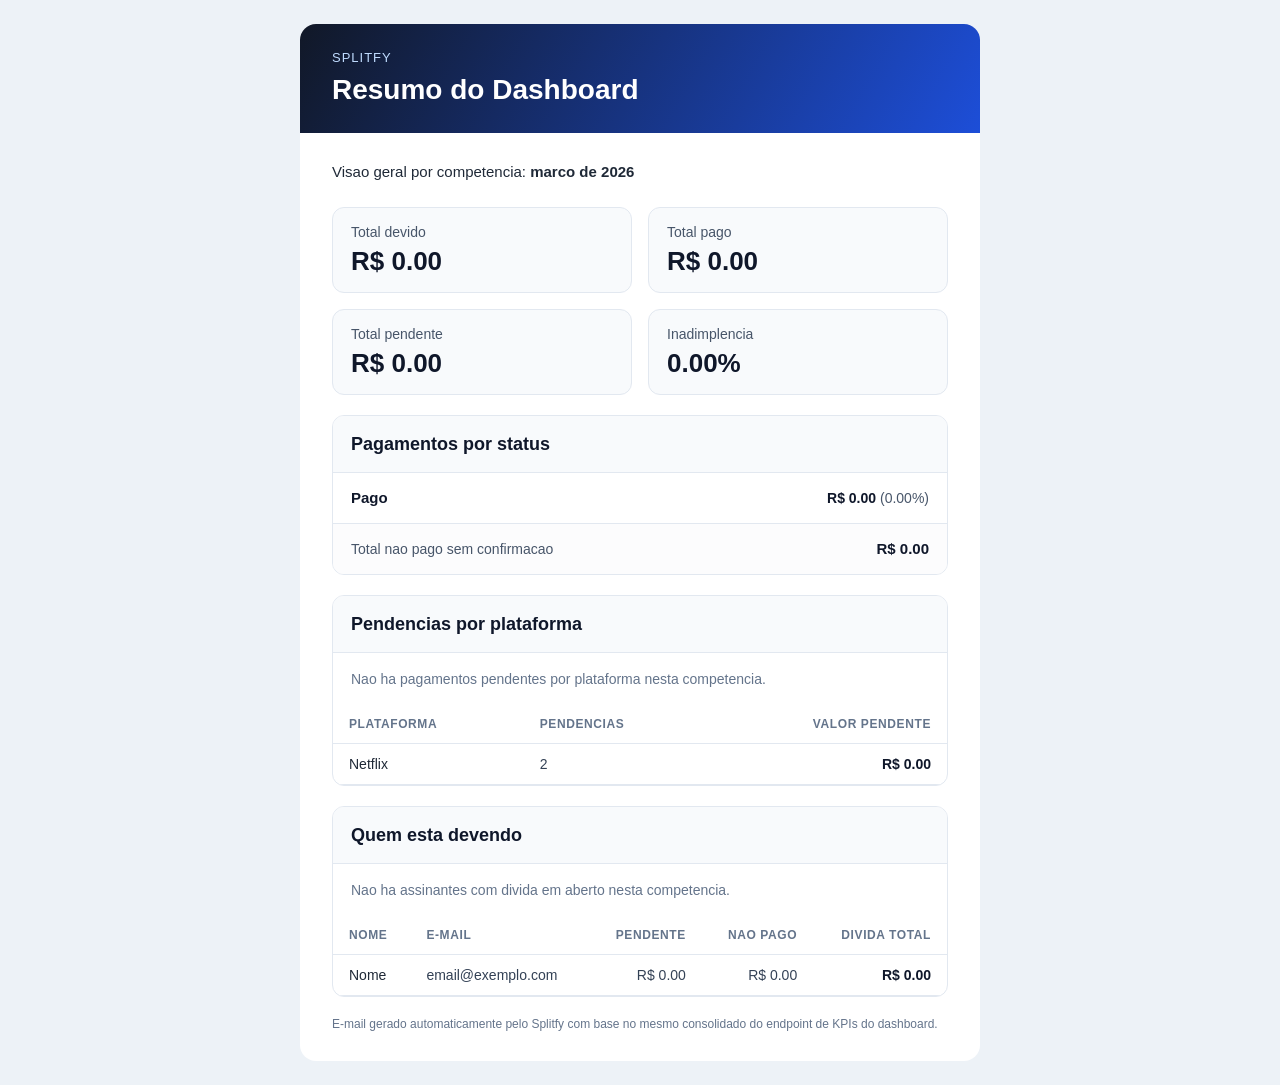
==== src/main/resources/templates/email/dashboard-kpis.html @ 7696bd92 "Add email template for dashboard KPIs - Create `dashboard-kpis.html` template with responsive design" ====
<!doctype html>
<html lang="pt-BR" xmlns:th="http://www.thymeleaf.org">
  <head>
    <meta http-equiv="Content-Type" content="text/html; charset=UTF-8" />
    <meta name="viewport" content="width=device-width, initial-scale=1.0" />
    <title>Dashboard Splitfy</title>
    <style>
      @media only screen and (max-width: 620px) {
        .shell { width: 100% !important; }
        .content { padding: 20px !important; }
        .metric-column { display: block !important; width: 100% !important; }
        .table-responsive th, .table-responsive td { font-size: 13px !important; }
      }
    </style>
  </head>
  <body style="margin:0;padding:0;background:#edf2f7;font-family:Arial,Helvetica,sans-serif;">
    <div style="display:none;max-height:0;overflow:hidden;opacity:0;color:transparent;" th:text="${preheader}">Resumo do dashboard Splitfy</div>

    <table role="presentation" width="100%" cellspacing="0" cellpadding="0" style="background:#edf2f7;padding:24px 12px;">
      <tr>
        <td align="center">
          <table role="presentation" width="680" cellspacing="0" cellpadding="0" class="shell" style="width:680px;max-width:680px;background:#ffffff;border-radius:16px;overflow:hidden;">
            <tr>
              <td style="padding:26px 32px;background:linear-gradient(120deg,#111827,#1d4ed8);">
                <p style="margin:0;font-size:13px;letter-spacing:1px;text-transform:uppercase;color:#bfdbfe;">Splitfy</p>
                <h1 style="margin:8px 0 0;color:#ffffff;font-size:28px;line-height:34px;">Resumo do Dashboard</h1>
              </td>
            </tr>

            <tr>
              <td class="content" style="padding:28px 32px;">
                <p style="margin:0 0 24px;font-size:15px;line-height:22px;color:#1f2937;">
                  Visao geral por competencia:
                  <strong th:text="${referenceMonthLabel}">marco de 2026</strong>
                </p>

                <table role="presentation" width="100%" cellspacing="0" cellpadding="0" style="margin:0 0 20px;">
                  <tr>
                    <td class="metric-column" valign="top" width="50%" style="width:50%;padding:0 8px 16px 0;">
                      <table role="presentation" width="100%" cellspacing="0" cellpadding="0" style="background:#f8fafc;border:1px solid #e2e8f0;border-radius:12px;">
                        <tr>
                          <td style="padding:16px 18px;">
                            <p style="margin:0;font-size:14px;color:#475569;">Total devido</p>
                            <p style="margin:6px 0 0;font-size:26px;line-height:30px;color:#0f172a;font-weight:700;" th:text="${totalDue}">R$ 0.00</p>
                          </td>
                        </tr>
                      </table>
                    </td>
                    <td class="metric-column" valign="top" width="50%" style="width:50%;padding:0 0 16px 8px;">
                      <table role="presentation" width="100%" cellspacing="0" cellpadding="0" style="background:#f8fafc;border:1px solid #e2e8f0;border-radius:12px;">
                        <tr>
                          <td style="padding:16px 18px;">
                            <p style="margin:0;font-size:14px;color:#475569;">Total pago</p>
                            <p style="margin:6px 0 0;font-size:26px;line-height:30px;color:#0f172a;font-weight:700;" th:text="${totalPaid}">R$ 0.00</p>
                          </td>
                        </tr>
                      </table>
                    </td>
                  </tr>
                  <tr>
                    <td class="metric-column" valign="top" width="50%" style="width:50%;padding:0 8px 0 0;">
                      <table role="presentation" width="100%" cellspacing="0" cellpadding="0" style="background:#f8fafc;border:1px solid #e2e8f0;border-radius:12px;">
                        <tr>
                          <td style="padding:16px 18px;">
                            <p style="margin:0;font-size:14px;color:#475569;">Total pendente</p>
                            <p style="margin:6px 0 0;font-size:26px;line-height:30px;color:#0f172a;font-weight:700;" th:text="${totalPending}">R$ 0.00</p>
                          </td>
                        </tr>
                      </table>
                    </td>
                    <td class="metric-column" valign="top" width="50%" style="width:50%;padding:0 0 0 8px;">
                      <table role="presentation" width="100%" cellspacing="0" cellpadding="0" style="background:#f8fafc;border:1px solid #e2e8f0;border-radius:12px;">
                        <tr>
                          <td style="padding:16px 18px;">
                            <p style="margin:0;font-size:14px;color:#475569;">Inadimplencia</p>
                            <p style="margin:6px 0 0;font-size:26px;line-height:30px;color:#0f172a;font-weight:700;" th:text="${delinquencyRate}">0.00%</p>
                          </td>
                        </tr>
                      </table>
                    </td>
                  </tr>
                </table>

                <table role="presentation" width="100%" cellspacing="0" cellpadding="0" style="margin:0 0 20px;background:#ffffff;border:1px solid #e2e8f0;border-radius:12px;overflow:hidden;">
                  <tr>
                    <td style="padding:16px 18px;background:#f8fafc;border-bottom:1px solid #e2e8f0;">
                      <p style="margin:0;font-size:18px;line-height:24px;color:#0f172a;font-weight:700;">Pagamentos por status</p>
                    </td>
                  </tr>
                  <tr th:each="item : ${statusItems}">
                    <td style="padding:14px 18px;border-bottom:1px solid #e2e8f0;">
                      <table role="presentation" width="100%" cellspacing="0" cellpadding="0">
                        <tr>
                          <td style="font-size:15px;line-height:22px;color:#0f172a;font-weight:700;">
                            <span th:style="'display:inline-block;width:10px;height:10px;border-radius:50%;margin-right:8px;background:' + ${item.accentColor}"></span>
                            <span th:text="${item.label}">Pago</span>
                          </td>
                          <td align="right" style="font-size:14px;line-height:20px;color:#475569;">
                            <strong th:text="${item.amount}" style="color:#0f172a;">R$ 0.00</strong>
                            <span th:text="' (' + ${item.percentage} + ')'"> (0.00%)</span>
                          </td>
                        </tr>
                      </table>
                    </td>
                  </tr>
                  <tr>
                    <td style="padding:14px 18px;background:#fcfcfd;">
                      <table role="presentation" width="100%" cellspacing="0" cellpadding="0">
                        <tr>
                          <td style="font-size:14px;line-height:20px;color:#475569;">Total nao pago sem confirmacao</td>
                          <td align="right" style="font-size:15px;line-height:22px;color:#0f172a;font-weight:700;" th:text="${totalUnpaid}">R$ 0.00</td>
                        </tr>
                      </table>
                    </td>
                  </tr>
                </table>

                <table role="presentation" width="100%" cellspacing="0" cellpadding="0" style="margin:0 0 20px;background:#ffffff;border:1px solid #e2e8f0;border-radius:12px;overflow:hidden;">
                  <tr>
                    <td style="padding:16px 18px;background:#f8fafc;border-bottom:1px solid #e2e8f0;">
                      <p style="margin:0;font-size:18px;line-height:24px;color:#0f172a;font-weight:700;">Pendencias por plataforma</p>
                    </td>
                  </tr>
                  <tr th:if="${pendingByPlatform.isEmpty()}">
                    <td style="padding:16px 18px;font-size:14px;line-height:20px;color:#64748b;">Nao ha pagamentos pendentes por plataforma nesta competencia.</td>
                  </tr>
                  <tr th:if="${!pendingByPlatform.isEmpty()}">
                    <td style="padding:0;">
                      <table class="table-responsive" role="presentation" width="100%" cellspacing="0" cellpadding="0">
                        <tr>
                          <th align="left" style="padding:12px 16px;border-bottom:1px solid #e2e8f0;font-size:12px;text-transform:uppercase;letter-spacing:.6px;color:#64748b;">Plataforma</th>
                          <th align="left" style="padding:12px 16px;border-bottom:1px solid #e2e8f0;font-size:12px;text-transform:uppercase;letter-spacing:.6px;color:#64748b;">Pendencias</th>
                          <th align="right" style="padding:12px 16px;border-bottom:1px solid #e2e8f0;font-size:12px;text-transform:uppercase;letter-spacing:.6px;color:#64748b;">Valor pendente</th>
                        </tr>
                        <tr th:each="item : ${pendingByPlatform}">
                          <td style="padding:12px 16px;border-bottom:1px solid #e2e8f0;font-size:14px;color:#1f2937;" th:text="${item.platformName}">Netflix</td>
                          <td style="padding:12px 16px;border-bottom:1px solid #e2e8f0;font-size:14px;color:#334155;" th:text="${item.pendingCount}">2</td>
                          <td align="right" style="padding:12px 16px;border-bottom:1px solid #e2e8f0;font-size:14px;color:#0f172a;font-weight:700;" th:text="${item.pendingAmount}">R$ 0.00</td>
                        </tr>
                      </table>
                    </td>
                  </tr>
                </table>

                <table role="presentation" width="100%" cellspacing="0" cellpadding="0" style="margin:0 0 18px;background:#ffffff;border:1px solid #e2e8f0;border-radius:12px;overflow:hidden;">
                  <tr>
                    <td style="padding:16px 18px;background:#f8fafc;border-bottom:1px solid #e2e8f0;">
                      <p style="margin:0;font-size:18px;line-height:24px;color:#0f172a;font-weight:700;">Quem esta devendo</p>
                    </td>
                  </tr>
                  <tr th:if="${debtors.isEmpty()}">
                    <td style="padding:16px 18px;font-size:14px;line-height:20px;color:#64748b;">Nao ha assinantes com divida em aberto nesta competencia.</td>
                  </tr>
                  <tr th:if="${!debtors.isEmpty()}">
                    <td style="padding:0;">
                      <table class="table-responsive" role="presentation" width="100%" cellspacing="0" cellpadding="0">
                        <tr>
                          <th align="left" style="padding:12px 16px;border-bottom:1px solid #e2e8f0;font-size:12px;text-transform:uppercase;letter-spacing:.6px;color:#64748b;">Nome</th>
                          <th align="left" style="padding:12px 16px;border-bottom:1px solid #e2e8f0;font-size:12px;text-transform:uppercase;letter-spacing:.6px;color:#64748b;">E-mail</th>
                          <th align="right" style="padding:12px 16px;border-bottom:1px solid #e2e8f0;font-size:12px;text-transform:uppercase;letter-spacing:.6px;color:#64748b;">Pendente</th>
                          <th align="right" style="padding:12px 16px;border-bottom:1px solid #e2e8f0;font-size:12px;text-transform:uppercase;letter-spacing:.6px;color:#64748b;">Nao pago</th>
                          <th align="right" style="padding:12px 16px;border-bottom:1px solid #e2e8f0;font-size:12px;text-transform:uppercase;letter-spacing:.6px;color:#64748b;">Divida total</th>
                        </tr>
                        <tr th:each="debtor : ${debtors}">
                          <td style="padding:12px 16px;border-bottom:1px solid #e2e8f0;font-size:14px;color:#1f2937;" th:text="${debtor.subscriberName}">Nome</td>
                          <td style="padding:12px 16px;border-bottom:1px solid #e2e8f0;font-size:14px;color:#334155;" th:text="${debtor.subscriberEmail}">email@exemplo.com</td>
                          <td align="right" style="padding:12px 16px;border-bottom:1px solid #e2e8f0;font-size:14px;color:#334155;" th:text="${debtor.pendingAmount}">R$ 0.00</td>
                          <td align="right" style="padding:12px 16px;border-bottom:1px solid #e2e8f0;font-size:14px;color:#334155;" th:text="${debtor.unpaidAmount}">R$ 0.00</td>
                          <td align="right" style="padding:12px 16px;border-bottom:1px solid #e2e8f0;font-size:14px;color:#0f172a;font-weight:700;" th:text="${debtor.totalDebt}">R$ 0.00</td>
                        </tr>
                      </table>
                    </td>
                  </tr>
                </table>

                <p style="margin:0;font-size:12px;line-height:18px;color:#64748b;">
                  E-mail gerado automaticamente pelo Splitfy com base no mesmo consolidado do endpoint de KPIs do dashboard.
                </p>
              </td>
            </tr>
          </table>
        </td>
      </tr>
    </table>
  </body>
</html>
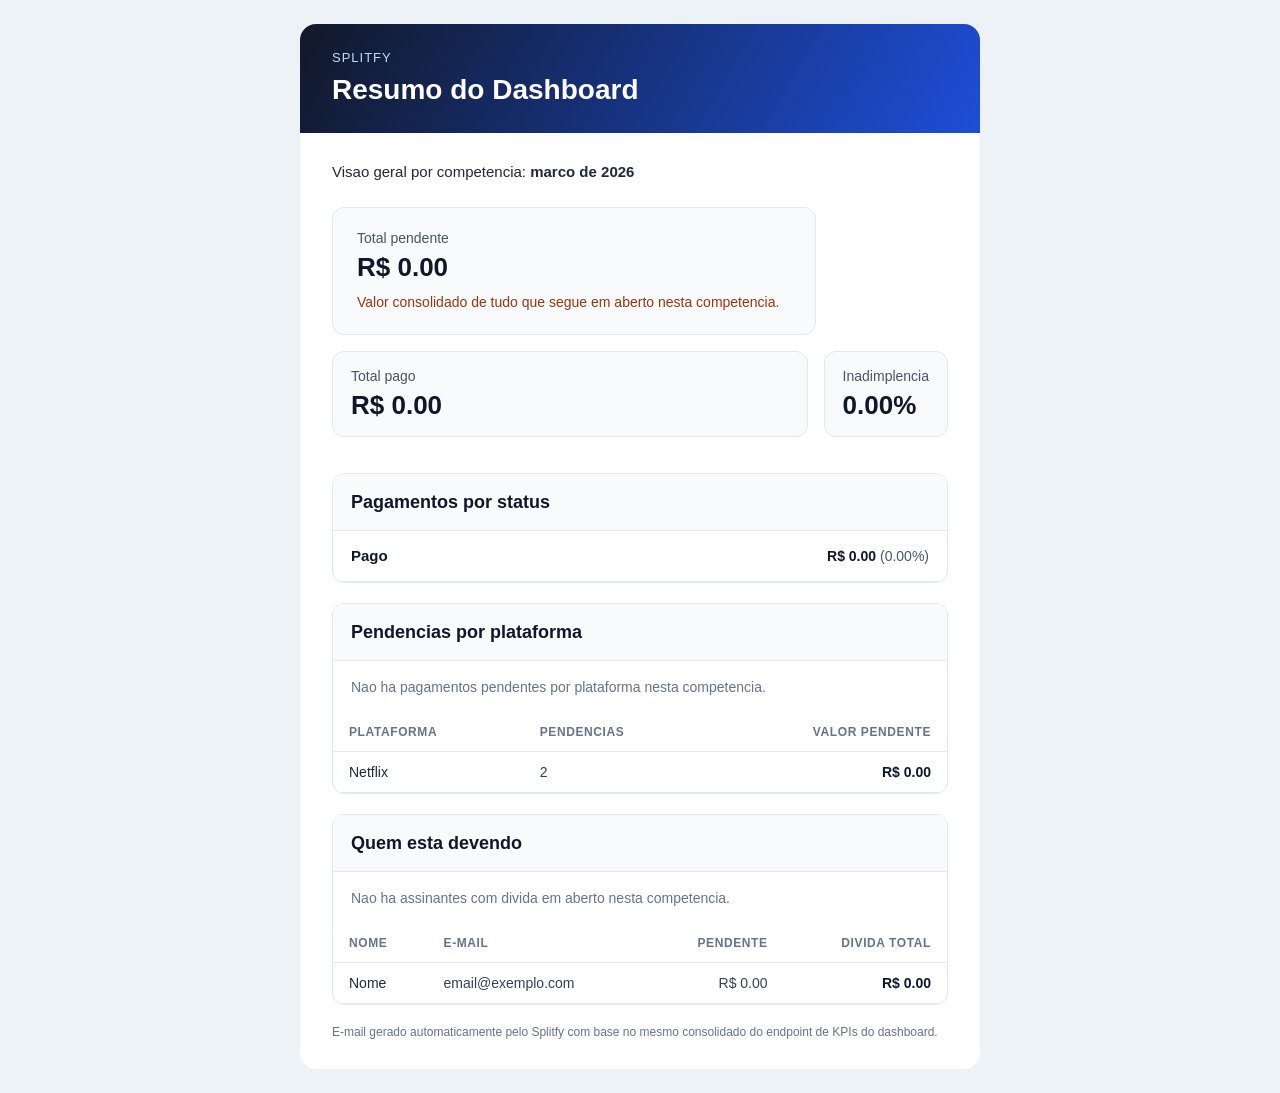
==== commit dc70855d: "Consolidate `totalUnpaid` into `totalPending` across dashboard services and email templates - Remove" ====
--- a/src/main/resources/templates/email/dashboard-kpis.html
+++ b/src/main/resources/templates/email/dashboard-kpis.html
@@ -36,34 +36,48 @@
 
                 <table role="presentation" width="100%" cellspacing="0" cellpadding="0" style="margin:0 0 20px;">
                   <tr>
-                    <td class="metric-column" valign="top" width="50%" style="width:50%;padding:0 8px 16px 0;">
-                      <table role="presentation" width="100%" cellspacing="0" cellpadding="0" style="background:#f8fafc;border:1px solid #e2e8f0;border-radius:12px;">
+                    <td class="metric-column" valign="top" width="100%" style="width:100%;padding:0 0 16px 0;">
+                      <table
+                        role="presentation"
+                        width="100%"
+                        cellspacing="0"
+                        cellpadding="0"
+                        th:style="${totalPendingHighlight} ? 'background:linear-gradient(135deg,#fff7ed,#ffedd5);border:1px solid #fdba74;border-radius:16px;box-shadow:0 10px 24px rgba(249,115,22,0.10);' : 'background:#f8fafc;border:1px solid #e2e8f0;border-radius:12px;'"
+                        style="background:#f8fafc;border:1px solid #e2e8f0;border-radius:12px;"
+                      >
                         <tr>
-                          <td style="padding:16px 18px;">
-                            <p style="margin:0;font-size:14px;color:#475569;">Total devido</p>
-                            <p style="margin:6px 0 0;font-size:26px;line-height:30px;color:#0f172a;font-weight:700;" th:text="${totalDue}">R$ 0.00</p>
-                          </td>
-                        </tr>
-                      </table>
-                    </td>
-                    <td class="metric-column" valign="top" width="50%" style="width:50%;padding:0 0 16px 8px;">
-                      <table role="presentation" width="100%" cellspacing="0" cellpadding="0" style="background:#f8fafc;border:1px solid #e2e8f0;border-radius:12px;">
-                        <tr>
-                          <td style="padding:16px 18px;">
-                            <p style="margin:0;font-size:14px;color:#475569;">Total pago</p>
-                            <p style="margin:6px 0 0;font-size:26px;line-height:30px;color:#0f172a;font-weight:700;" th:text="${totalPaid}">R$ 0.00</p>
+                          <td style="padding:22px 24px;">
+                            <p
+                              th:style="${totalPendingHighlight} ? 'margin:0;font-size:13px;letter-spacing:.8px;text-transform:uppercase;color:#c2410c;font-weight:700;' : 'margin:0;font-size:14px;color:#475569;'"
+                              style="margin:0;font-size:14px;color:#475569;"
+                            >
+                              Total pendente
+                            </p>
+                            <p
+                              th:style="${totalPendingHighlight} ? 'margin:10px 0 0;font-size:38px;line-height:42px;color:#7c2d12;font-weight:700;' : 'margin:6px 0 0;font-size:26px;line-height:30px;color:#0f172a;font-weight:700;'"
+                              style="margin:6px 0 0;font-size:26px;line-height:30px;color:#0f172a;font-weight:700;"
+                              th:text="${totalPending}"
+                            >
+                              R$ 0.00
+                            </p>
+                            <p
+                              th:if="${totalPendingHighlight}"
+                              style="margin:10px 0 0;font-size:14px;line-height:20px;color:#9a3412;"
+                            >
+                              Valor consolidado de tudo que segue em aberto nesta competencia.
+                            </p>
                           </td>
                         </tr>
                       </table>
                     </td>
                   </tr>
                   <tr>
-                    <td class="metric-column" valign="top" width="50%" style="width:50%;padding:0 8px 0 0;">
+                    <td class="metric-column" valign="top" width="50%" style="width:50%;padding:0 8px 16px 0;">
                       <table role="presentation" width="100%" cellspacing="0" cellpadding="0" style="background:#f8fafc;border:1px solid #e2e8f0;border-radius:12px;">
                         <tr>
                           <td style="padding:16px 18px;">
-                            <p style="margin:0;font-size:14px;color:#475569;">Total pendente</p>
-                            <p style="margin:6px 0 0;font-size:26px;line-height:30px;color:#0f172a;font-weight:700;" th:text="${totalPending}">R$ 0.00</p>
+                            <p style="margin:0;font-size:14px;color:#475569;">Total pago</p>
+                            <p style="margin:6px 0 0;font-size:26px;line-height:30px;color:#0f172a;font-weight:700;" th:text="${totalPaid}">R$ 0.00</p>
                           </td>
                         </tr>
                       </table>
@@ -99,16 +113,6 @@
                             <strong th:text="${item.amount}" style="color:#0f172a;">R$ 0.00</strong>
                             <span th:text="' (' + ${item.percentage} + ')'"> (0.00%)</span>
                           </td>
-                        </tr>
-                      </table>
-                    </td>
-                  </tr>
-                  <tr>
-                    <td style="padding:14px 18px;background:#fcfcfd;">
-                      <table role="presentation" width="100%" cellspacing="0" cellpadding="0">
-                        <tr>
-                          <td style="font-size:14px;line-height:20px;color:#475569;">Total nao pago sem confirmacao</td>
-                          <td align="right" style="font-size:15px;line-height:22px;color:#0f172a;font-weight:700;" th:text="${totalUnpaid}">R$ 0.00</td>
                         </tr>
                       </table>
                     </td>
@@ -158,14 +162,12 @@
                           <th align="left" style="padding:12px 16px;border-bottom:1px solid #e2e8f0;font-size:12px;text-transform:uppercase;letter-spacing:.6px;color:#64748b;">Nome</th>
                           <th align="left" style="padding:12px 16px;border-bottom:1px solid #e2e8f0;font-size:12px;text-transform:uppercase;letter-spacing:.6px;color:#64748b;">E-mail</th>
                           <th align="right" style="padding:12px 16px;border-bottom:1px solid #e2e8f0;font-size:12px;text-transform:uppercase;letter-spacing:.6px;color:#64748b;">Pendente</th>
-                          <th align="right" style="padding:12px 16px;border-bottom:1px solid #e2e8f0;font-size:12px;text-transform:uppercase;letter-spacing:.6px;color:#64748b;">Nao pago</th>
                           <th align="right" style="padding:12px 16px;border-bottom:1px solid #e2e8f0;font-size:12px;text-transform:uppercase;letter-spacing:.6px;color:#64748b;">Divida total</th>
                         </tr>
                         <tr th:each="debtor : ${debtors}">
                           <td style="padding:12px 16px;border-bottom:1px solid #e2e8f0;font-size:14px;color:#1f2937;" th:text="${debtor.subscriberName}">Nome</td>
                           <td style="padding:12px 16px;border-bottom:1px solid #e2e8f0;font-size:14px;color:#334155;" th:text="${debtor.subscriberEmail}">email@exemplo.com</td>
                           <td align="right" style="padding:12px 16px;border-bottom:1px solid #e2e8f0;font-size:14px;color:#334155;" th:text="${debtor.pendingAmount}">R$ 0.00</td>
-                          <td align="right" style="padding:12px 16px;border-bottom:1px solid #e2e8f0;font-size:14px;color:#334155;" th:text="${debtor.unpaidAmount}">R$ 0.00</td>
                           <td align="right" style="padding:12px 16px;border-bottom:1px solid #e2e8f0;font-size:14px;color:#0f172a;font-weight:700;" th:text="${debtor.totalDebt}">R$ 0.00</td>
                         </tr>
                       </table>
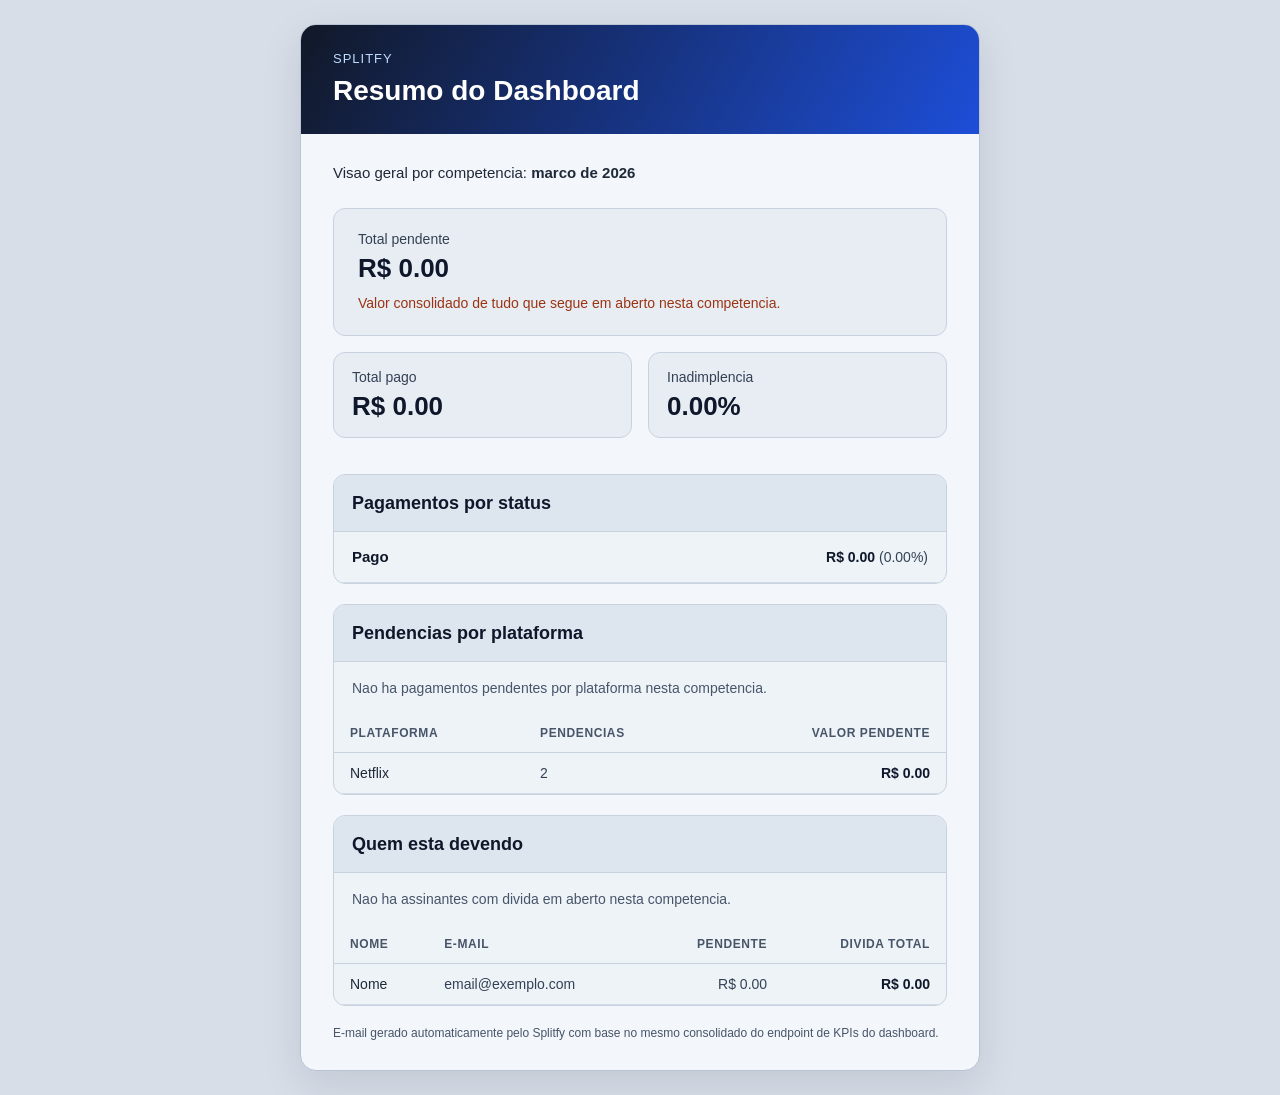
==== commit 23bc6093: "Update dashboard email template for improved design and accessibility - Refine background colors for" ====
--- a/src/main/resources/templates/email/dashboard-kpis.html
+++ b/src/main/resources/templates/email/dashboard-kpis.html
@@ -13,13 +13,13 @@
       }
     </style>
   </head>
-  <body style="margin:0;padding:0;background:#edf2f7;font-family:Arial,Helvetica,sans-serif;">
+  <body style="margin:0;padding:0;background:#d7dee8;font-family:Arial,Helvetica,sans-serif;">
     <div style="display:none;max-height:0;overflow:hidden;opacity:0;color:transparent;" th:text="${preheader}">Resumo do dashboard Splitfy</div>
 
-    <table role="presentation" width="100%" cellspacing="0" cellpadding="0" style="background:#edf2f7;padding:24px 12px;">
+    <table role="presentation" width="100%" cellspacing="0" cellpadding="0" style="background:#d7dee8;padding:24px 12px;">
       <tr>
         <td align="center">
-          <table role="presentation" width="680" cellspacing="0" cellpadding="0" class="shell" style="width:680px;max-width:680px;background:#ffffff;border-radius:16px;overflow:hidden;">
+          <table role="presentation" width="680" cellspacing="0" cellpadding="0" class="shell" style="width:680px;max-width:680px;background:#f3f6fa;border:1px solid #b8c4d3;border-radius:16px;overflow:hidden;box-shadow:0 14px 40px rgba(15,23,42,0.10);">
             <tr>
               <td style="padding:26px 32px;background:linear-gradient(120deg,#111827,#1d4ed8);">
                 <p style="margin:0;font-size:13px;letter-spacing:1px;text-transform:uppercase;color:#bfdbfe;">Splitfy</p>
@@ -36,20 +36,20 @@
 
                 <table role="presentation" width="100%" cellspacing="0" cellpadding="0" style="margin:0 0 20px;">
                   <tr>
-                    <td class="metric-column" valign="top" width="100%" style="width:100%;padding:0 0 16px 0;">
+                    <td colspan="2" class="metric-column" valign="top" style="padding:0 0 16px 0;">
                       <table
                         role="presentation"
                         width="100%"
                         cellspacing="0"
                         cellpadding="0"
-                        th:style="${totalPendingHighlight} ? 'background:linear-gradient(135deg,#fff7ed,#ffedd5);border:1px solid #fdba74;border-radius:16px;box-shadow:0 10px 24px rgba(249,115,22,0.10);' : 'background:#f8fafc;border:1px solid #e2e8f0;border-radius:12px;'"
-                        style="background:#f8fafc;border:1px solid #e2e8f0;border-radius:12px;"
+                        th:style="${totalPendingHighlight} ? 'background:linear-gradient(135deg,#fff7ed,#ffedd5);border:1px solid #fdba74;border-radius:16px;box-shadow:0 10px 24px rgba(249,115,22,0.10);' : 'background:#e8edf4;border:1px solid #c7d2de;border-radius:12px;'"
+                        style="width:100%;background:#e8edf4;border:1px solid #c7d2de;border-radius:12px;"
                       >
                         <tr>
                           <td style="padding:22px 24px;">
                             <p
-                              th:style="${totalPendingHighlight} ? 'margin:0;font-size:13px;letter-spacing:.8px;text-transform:uppercase;color:#c2410c;font-weight:700;' : 'margin:0;font-size:14px;color:#475569;'"
-                              style="margin:0;font-size:14px;color:#475569;"
+                              th:style="${totalPendingHighlight} ? 'margin:0;font-size:13px;letter-spacing:.8px;text-transform:uppercase;color:#c2410c;font-weight:700;' : 'margin:0;font-size:14px;color:#334155;'"
+                              style="margin:0;font-size:14px;color:#334155;"
                             >
                               Total pendente
                             </p>
@@ -73,20 +73,20 @@
                   </tr>
                   <tr>
                     <td class="metric-column" valign="top" width="50%" style="width:50%;padding:0 8px 16px 0;">
-                      <table role="presentation" width="100%" cellspacing="0" cellpadding="0" style="background:#f8fafc;border:1px solid #e2e8f0;border-radius:12px;">
+                      <table role="presentation" width="100%" cellspacing="0" cellpadding="0" style="background:#e8edf4;border:1px solid #c7d2de;border-radius:12px;">
                         <tr>
                           <td style="padding:16px 18px;">
-                            <p style="margin:0;font-size:14px;color:#475569;">Total pago</p>
+                            <p style="margin:0;font-size:14px;color:#334155;">Total pago</p>
                             <p style="margin:6px 0 0;font-size:26px;line-height:30px;color:#0f172a;font-weight:700;" th:text="${totalPaid}">R$ 0.00</p>
                           </td>
                         </tr>
                       </table>
                     </td>
                     <td class="metric-column" valign="top" width="50%" style="width:50%;padding:0 0 0 8px;">
-                      <table role="presentation" width="100%" cellspacing="0" cellpadding="0" style="background:#f8fafc;border:1px solid #e2e8f0;border-radius:12px;">
+                      <table role="presentation" width="100%" cellspacing="0" cellpadding="0" style="background:#e8edf4;border:1px solid #c7d2de;border-radius:12px;">
                         <tr>
                           <td style="padding:16px 18px;">
-                            <p style="margin:0;font-size:14px;color:#475569;">Inadimplencia</p>
+                            <p style="margin:0;font-size:14px;color:#334155;">Inadimplencia</p>
                             <p style="margin:6px 0 0;font-size:26px;line-height:30px;color:#0f172a;font-weight:700;" th:text="${delinquencyRate}">0.00%</p>
                           </td>
                         </tr>
@@ -95,21 +95,21 @@
                   </tr>
                 </table>
 
-                <table role="presentation" width="100%" cellspacing="0" cellpadding="0" style="margin:0 0 20px;background:#ffffff;border:1px solid #e2e8f0;border-radius:12px;overflow:hidden;">
+                <table role="presentation" width="100%" cellspacing="0" cellpadding="0" style="margin:0 0 20px;background:#eef3f8;border:1px solid #c7d2de;border-radius:12px;overflow:hidden;">
                   <tr>
-                    <td style="padding:16px 18px;background:#f8fafc;border-bottom:1px solid #e2e8f0;">
+                    <td style="padding:16px 18px;background:#dde5ef;border-bottom:1px solid #c7d2de;">
                       <p style="margin:0;font-size:18px;line-height:24px;color:#0f172a;font-weight:700;">Pagamentos por status</p>
                     </td>
                   </tr>
                   <tr th:each="item : ${statusItems}">
-                    <td style="padding:14px 18px;border-bottom:1px solid #e2e8f0;">
+                    <td style="padding:14px 18px;border-bottom:1px solid #d2dbe6;">
                       <table role="presentation" width="100%" cellspacing="0" cellpadding="0">
                         <tr>
                           <td style="font-size:15px;line-height:22px;color:#0f172a;font-weight:700;">
                             <span th:style="'display:inline-block;width:10px;height:10px;border-radius:50%;margin-right:8px;background:' + ${item.accentColor}"></span>
                             <span th:text="${item.label}">Pago</span>
                           </td>
-                          <td align="right" style="font-size:14px;line-height:20px;color:#475569;">
+                          <td align="right" style="font-size:14px;line-height:20px;color:#334155;">
                             <strong th:text="${item.amount}" style="color:#0f172a;">R$ 0.00</strong>
                             <span th:text="' (' + ${item.percentage} + ')'"> (0.00%)</span>
                           </td>
@@ -119,63 +119,63 @@
                   </tr>
                 </table>
 
-                <table role="presentation" width="100%" cellspacing="0" cellpadding="0" style="margin:0 0 20px;background:#ffffff;border:1px solid #e2e8f0;border-radius:12px;overflow:hidden;">
+                <table role="presentation" width="100%" cellspacing="0" cellpadding="0" style="margin:0 0 20px;background:#eef3f8;border:1px solid #c7d2de;border-radius:12px;overflow:hidden;">
                   <tr>
-                    <td style="padding:16px 18px;background:#f8fafc;border-bottom:1px solid #e2e8f0;">
+                    <td style="padding:16px 18px;background:#dde5ef;border-bottom:1px solid #c7d2de;">
                       <p style="margin:0;font-size:18px;line-height:24px;color:#0f172a;font-weight:700;">Pendencias por plataforma</p>
                     </td>
                   </tr>
                   <tr th:if="${pendingByPlatform.isEmpty()}">
-                    <td style="padding:16px 18px;font-size:14px;line-height:20px;color:#64748b;">Nao ha pagamentos pendentes por plataforma nesta competencia.</td>
+                    <td style="padding:16px 18px;font-size:14px;line-height:20px;color:#475569;">Nao ha pagamentos pendentes por plataforma nesta competencia.</td>
                   </tr>
                   <tr th:if="${!pendingByPlatform.isEmpty()}">
                     <td style="padding:0;">
                       <table class="table-responsive" role="presentation" width="100%" cellspacing="0" cellpadding="0">
                         <tr>
-                          <th align="left" style="padding:12px 16px;border-bottom:1px solid #e2e8f0;font-size:12px;text-transform:uppercase;letter-spacing:.6px;color:#64748b;">Plataforma</th>
-                          <th align="left" style="padding:12px 16px;border-bottom:1px solid #e2e8f0;font-size:12px;text-transform:uppercase;letter-spacing:.6px;color:#64748b;">Pendencias</th>
-                          <th align="right" style="padding:12px 16px;border-bottom:1px solid #e2e8f0;font-size:12px;text-transform:uppercase;letter-spacing:.6px;color:#64748b;">Valor pendente</th>
+                          <th align="left" style="padding:12px 16px;border-bottom:1px solid #c7d2de;font-size:12px;text-transform:uppercase;letter-spacing:.6px;color:#475569;">Plataforma</th>
+                          <th align="left" style="padding:12px 16px;border-bottom:1px solid #c7d2de;font-size:12px;text-transform:uppercase;letter-spacing:.6px;color:#475569;">Pendencias</th>
+                          <th align="right" style="padding:12px 16px;border-bottom:1px solid #c7d2de;font-size:12px;text-transform:uppercase;letter-spacing:.6px;color:#475569;">Valor pendente</th>
                         </tr>
                         <tr th:each="item : ${pendingByPlatform}">
-                          <td style="padding:12px 16px;border-bottom:1px solid #e2e8f0;font-size:14px;color:#1f2937;" th:text="${item.platformName}">Netflix</td>
-                          <td style="padding:12px 16px;border-bottom:1px solid #e2e8f0;font-size:14px;color:#334155;" th:text="${item.pendingCount}">2</td>
-                          <td align="right" style="padding:12px 16px;border-bottom:1px solid #e2e8f0;font-size:14px;color:#0f172a;font-weight:700;" th:text="${item.pendingAmount}">R$ 0.00</td>
+                          <td style="padding:12px 16px;border-bottom:1px solid #d2dbe6;font-size:14px;color:#1f2937;" th:text="${item.platformName}">Netflix</td>
+                          <td style="padding:12px 16px;border-bottom:1px solid #d2dbe6;font-size:14px;color:#334155;" th:text="${item.pendingCount}">2</td>
+                          <td align="right" style="padding:12px 16px;border-bottom:1px solid #d2dbe6;font-size:14px;color:#0f172a;font-weight:700;" th:text="${item.pendingAmount}">R$ 0.00</td>
                         </tr>
                       </table>
                     </td>
                   </tr>
                 </table>
 
-                <table role="presentation" width="100%" cellspacing="0" cellpadding="0" style="margin:0 0 18px;background:#ffffff;border:1px solid #e2e8f0;border-radius:12px;overflow:hidden;">
+                <table role="presentation" width="100%" cellspacing="0" cellpadding="0" style="margin:0 0 18px;background:#eef3f8;border:1px solid #c7d2de;border-radius:12px;overflow:hidden;">
                   <tr>
-                    <td style="padding:16px 18px;background:#f8fafc;border-bottom:1px solid #e2e8f0;">
+                    <td style="padding:16px 18px;background:#dde5ef;border-bottom:1px solid #c7d2de;">
                       <p style="margin:0;font-size:18px;line-height:24px;color:#0f172a;font-weight:700;">Quem esta devendo</p>
                     </td>
                   </tr>
                   <tr th:if="${debtors.isEmpty()}">
-                    <td style="padding:16px 18px;font-size:14px;line-height:20px;color:#64748b;">Nao ha assinantes com divida em aberto nesta competencia.</td>
+                    <td style="padding:16px 18px;font-size:14px;line-height:20px;color:#475569;">Nao ha assinantes com divida em aberto nesta competencia.</td>
                   </tr>
                   <tr th:if="${!debtors.isEmpty()}">
                     <td style="padding:0;">
                       <table class="table-responsive" role="presentation" width="100%" cellspacing="0" cellpadding="0">
                         <tr>
-                          <th align="left" style="padding:12px 16px;border-bottom:1px solid #e2e8f0;font-size:12px;text-transform:uppercase;letter-spacing:.6px;color:#64748b;">Nome</th>
-                          <th align="left" style="padding:12px 16px;border-bottom:1px solid #e2e8f0;font-size:12px;text-transform:uppercase;letter-spacing:.6px;color:#64748b;">E-mail</th>
-                          <th align="right" style="padding:12px 16px;border-bottom:1px solid #e2e8f0;font-size:12px;text-transform:uppercase;letter-spacing:.6px;color:#64748b;">Pendente</th>
-                          <th align="right" style="padding:12px 16px;border-bottom:1px solid #e2e8f0;font-size:12px;text-transform:uppercase;letter-spacing:.6px;color:#64748b;">Divida total</th>
+                          <th align="left" style="padding:12px 16px;border-bottom:1px solid #c7d2de;font-size:12px;text-transform:uppercase;letter-spacing:.6px;color:#475569;">Nome</th>
+                          <th align="left" style="padding:12px 16px;border-bottom:1px solid #c7d2de;font-size:12px;text-transform:uppercase;letter-spacing:.6px;color:#475569;">E-mail</th>
+                          <th align="right" style="padding:12px 16px;border-bottom:1px solid #c7d2de;font-size:12px;text-transform:uppercase;letter-spacing:.6px;color:#475569;">Pendente</th>
+                          <th align="right" style="padding:12px 16px;border-bottom:1px solid #c7d2de;font-size:12px;text-transform:uppercase;letter-spacing:.6px;color:#475569;">Divida total</th>
                         </tr>
                         <tr th:each="debtor : ${debtors}">
-                          <td style="padding:12px 16px;border-bottom:1px solid #e2e8f0;font-size:14px;color:#1f2937;" th:text="${debtor.subscriberName}">Nome</td>
-                          <td style="padding:12px 16px;border-bottom:1px solid #e2e8f0;font-size:14px;color:#334155;" th:text="${debtor.subscriberEmail}">email@exemplo.com</td>
-                          <td align="right" style="padding:12px 16px;border-bottom:1px solid #e2e8f0;font-size:14px;color:#334155;" th:text="${debtor.pendingAmount}">R$ 0.00</td>
-                          <td align="right" style="padding:12px 16px;border-bottom:1px solid #e2e8f0;font-size:14px;color:#0f172a;font-weight:700;" th:text="${debtor.totalDebt}">R$ 0.00</td>
+                          <td style="padding:12px 16px;border-bottom:1px solid #d2dbe6;font-size:14px;color:#1f2937;" th:text="${debtor.subscriberName}">Nome</td>
+                          <td style="padding:12px 16px;border-bottom:1px solid #d2dbe6;font-size:14px;color:#334155;" th:text="${debtor.subscriberEmail}">email@exemplo.com</td>
+                          <td align="right" style="padding:12px 16px;border-bottom:1px solid #d2dbe6;font-size:14px;color:#334155;" th:text="${debtor.pendingAmount}">R$ 0.00</td>
+                          <td align="right" style="padding:12px 16px;border-bottom:1px solid #d2dbe6;font-size:14px;color:#0f172a;font-weight:700;" th:text="${debtor.totalDebt}">R$ 0.00</td>
                         </tr>
                       </table>
                     </td>
                   </tr>
                 </table>
 
-                <p style="margin:0;font-size:12px;line-height:18px;color:#64748b;">
+                <p style="margin:0;font-size:12px;line-height:18px;color:#475569;">
                   E-mail gerado automaticamente pelo Splitfy com base no mesmo consolidado do endpoint de KPIs do dashboard.
                 </p>
               </td>
